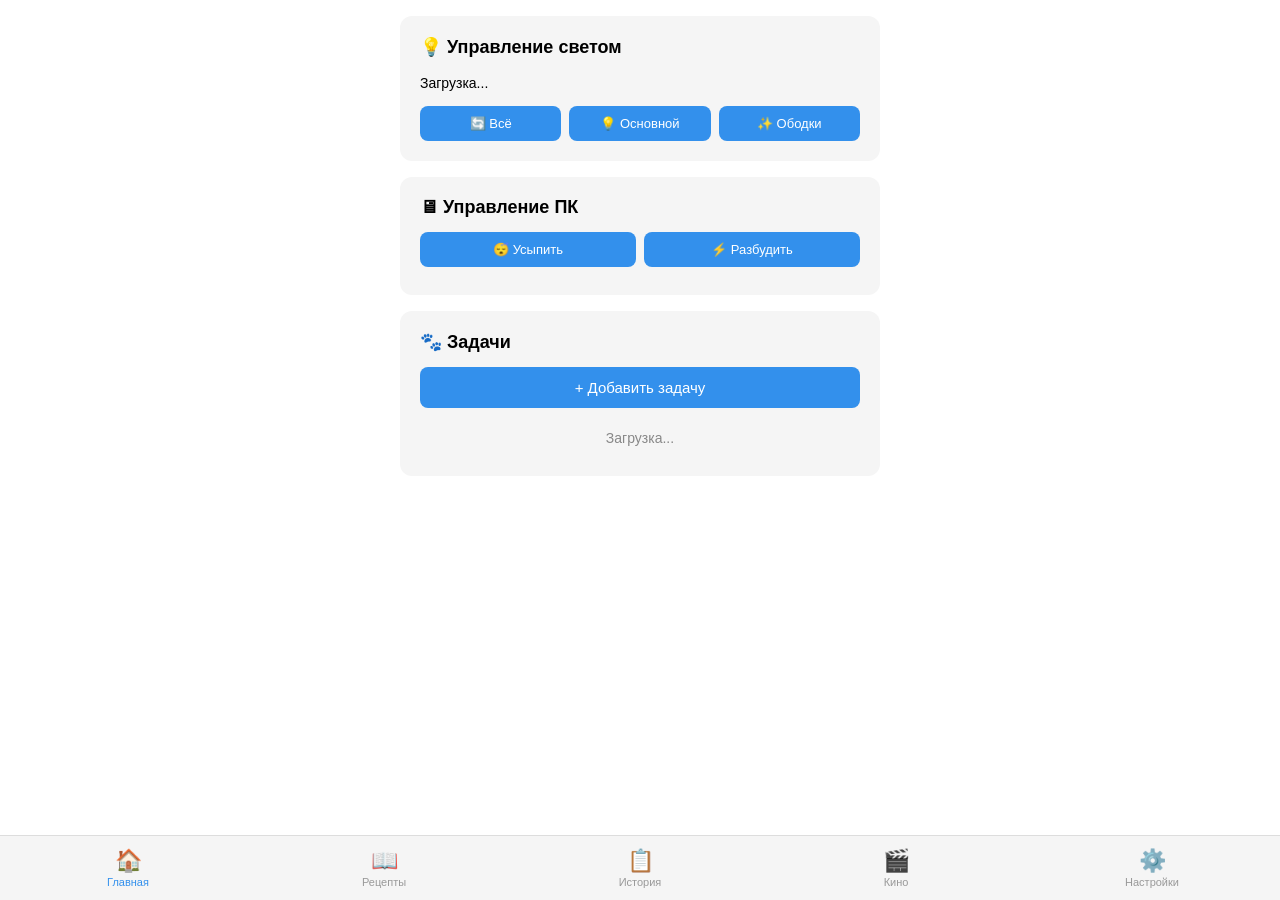
==== static/index.html @ 65ba1bfc "Add settings page: configure rutracker from Mini App without Render dashboard" ====
<!DOCTYPE html>
<html lang="ru">
<head>
    <meta charset="utf-8">
    <meta name="viewport" content="width=device-width, initial-scale=1.0, user-scalable=no">
    <meta http-equiv="Cache-Control" content="no-cache, no-store, must-revalidate">
    <meta http-equiv="Pragma" content="no-cache">
    <meta http-equiv="Expires" content="0">
    <script src="https://telegram.org/js/telegram-web-app.js"></script>
    <link rel="stylesheet" href="/static/style.css?v=21">
    <title>Домашний Помощник</title>
</head>
<body>

    <!-- ═══ Вкладка: Главная ═══ -->
    <div class="tab-page active" id="tab-home">
        <div class="container">
            <div class="block" id="light-block">
                <h2>💡 Управление светом</h2>
                <div class="light-status" id="light-status">Загрузка...</div>
                <div class="btn-group">
                    <button class="btn btn-primary btn-sm" id="light-toggle-all">🔄 Всё</button>
                    <button class="btn btn-primary btn-sm" id="light-toggle-main">💡 Основной</button>
                    <button class="btn btn-primary btn-sm" id="light-toggle-rims">✨ Ободки</button>
                </div>
            </div>

            <div class="block" id="pc-block">
                <h2>🖥 Управление ПК</h2>
                <div class="btn-group">
                    <button class="btn btn-primary btn-sm" id="pc-sleep-btn">😴 Усыпить</button>
                    <button class="btn btn-primary btn-sm" id="pc-wake-btn">⚡ Разбудить</button>
                </div>
                <div class="pc-status" id="pc-status" style="margin-top:8px;font-size:13px;color:#888;"></div>
            </div>

            <div class="block" id="tasks-block">
                <h2>🐾 Задачи</h2>
                <button class="btn btn-primary" id="add-task-btn">+ Добавить задачу</button>
                <div class="tasks-list" id="tasks-list">
                    <div class="loading">Загрузка...</div>
                </div>
            </div>
        </div>
    </div>

    <!-- ═══ Вкладка: Рецепты ═══ -->
    <div class="tab-page" id="tab-recipes">
        <div class="container">
            <div class="block">
                <h2>📖 Книга рецептов</h2>
                <div class="btn-group" style="margin-bottom:10px;">
                    <button class="btn btn-secondary btn-sm" id="add-category-btn">+ Категория</button>
                    <button class="btn btn-primary btn-sm" id="add-recipe-btn">+ Рецепт</button>
                    <button class="btn btn-danger btn-sm hidden" id="delete-category-btn">🗑️ Удалить</button>
                </div>
                <div class="chips-scroll" id="chips-container">
                    <button class="chip active" data-category-id="">Все</button>
                </div>
                <div class="recipe-grid" id="recipe-grid">
                    <div class="loading">Загрузка...</div>
                </div>
            </div>
        </div>
    </div>

    <!-- ═══ Вкладка: История ═══ -->
    <div class="tab-page" id="tab-history">
        <div class="container">
            <div class="block">
                <h2>📋 История задач</h2>
                <button class="btn btn-secondary" id="load-history-btn">Загрузить историю</button>
                <div class="history-list" id="history-list"></div>
            </div>
        </div>
    </div>

    <!-- ═══ Вкладка: Кино ═══ -->
    <div class="tab-page" id="tab-movies">
        <div class="container">
            <div class="block">
                <h2>🎬 Поиск фильмов</h2>
                <div style="margin-bottom:12px;">
                    <textarea id="movie-search-input" class="input search-area" placeholder="Название фильма..." rows="2"></textarea>
                    <div style="display:flex;gap:8px;margin-top:8px;">
                        <select id="movie-quality-select" class="input" style="flex:1;">
                            <option value="4K" selected>4K</option>
                            <option value="1080p">1080p</option>
                            <option value="720p">720p</option>
                        </select>
                        <button class="btn btn-primary" id="movie-search-btn" style="flex:1;">🔍 Искать</button>
                    </div>
                </div>
                <div id="movie-search-status" style="font-size:13px;color:#888;margin-bottom:8px;"></div>
                <div class="movie-results" id="movie-results"></div>
            </div>
            <div class="block">
                <h2>📥 Загрузки</h2>
                <button class="btn btn-secondary btn-sm" id="refresh-downloads-btn" style="margin-bottom:8px;">🔄 Обновить</button>
                <div class="movie-downloads" id="movie-downloads">
                    <div class="empty-state">Нет активных загрузок</div>
                </div>
            </div>
        </div>
    </div>

    <!-- ═══ Вкладка: Настройки ═══ -->
    <div class="tab-page" id="tab-settings">
        <div class="container">
            <div class="block">
                <h2>⚙️ Настройки</h2>
                <p style="color:#888;font-size:13px;margin-bottom:16px;">
                    Здесь можно настроить доступы к сервисам, не заходя в Render.
                </p>

                <div class="settings-section">
                    <h3>🎬 Rutracker (поиск фильмов)</h3>
                    <label class="input-label">Логин</label>
                    <input type="text" id="setting-rutracker-user" class="input" placeholder="rutracker_user">
                    <label class="input-label">Пароль</label>
                    <input type="password" id="setting-rutracker-pass" class="input" placeholder="rutracker_pass">
                    <button class="btn btn-primary" id="save-settings-btn" style="margin-top:12px;">💾 Сохранить</button>
                    <div id="settings-status" style="margin-top:8px;font-size:13px;"></div>
                </div>
            </div>
        </div>
    </div>

    <!-- ═══ Bottom Navigation ═══ -->
    <nav class="bottom-nav">
        <button class="nav-btn active" data-tab="home">
            <span class="nav-icon">🏠</span><span class="nav-label">Главная</span>
        </button>
        <button class="nav-btn" data-tab="recipes">
            <span class="nav-icon">📖</span><span class="nav-label">Рецепты</span>
        </button>
        <button class="nav-btn" data-tab="history">
            <span class="nav-icon">📋</span><span class="nav-label">История</span>
        </button>
        <button class="nav-btn" data-tab="movies">
            <span class="nav-icon">🎬</span><span class="nav-label">Кино</span>
        </button>
        <button class="nav-btn" data-tab="settings">
            <span class="nav-icon">⚙️</span><span class="nav-label">Настройки</span>
        </button>
    </nav>

    <!-- ═══ Модальные окна ═══ -->
    <div class="modal hidden" id="task-modal">
        <div class="modal-overlay"></div>
        <div class="modal-content">
            <h3>📋 Новая задача</h3>
            <input type="text" id="task-title" class="input" placeholder="Название задачи" maxlength="200">
            <input type="date" id="task-date" class="input">
            <div class="modal-buttons">
                <button class="btn btn-primary" id="save-task">Сохранить</button>
                <button class="btn btn-secondary close-modal-btn">Отмена</button>
            </div>
            <div class="error-msg hidden" id="modal-error"></div>
        </div>
    </div>

    <div class="modal hidden" id="task-edit-modal">
        <div class="modal-overlay"></div>
        <div class="modal-content">
            <h3>✏️ Редактировать задачу</h3>
            <input type="text" id="edit-task-title" class="input" placeholder="Название задачи" maxlength="200">
            <input type="date" id="edit-task-date" class="input">
            <div class="modal-buttons">
                <button class="btn btn-primary" id="save-edit-task">💾 Сохранить</button>
                <button class="btn btn-secondary close-modal-btn">Отмена</button>
            </div>
            <div class="error-msg hidden" id="edit-task-error"></div>
        </div>
    </div>

    <div class="modal hidden" id="category-modal">
        <div class="modal-overlay"></div>
        <div class="modal-content">
            <h3>📁 Новая категория</h3>
            <input type="text" id="category-name" class="input" placeholder="Название категории" maxlength="100">
            <div class="modal-buttons">
                <button class="btn btn-primary" id="save-category">Сохранить</button>
                <button class="btn btn-secondary close-modal-btn">Отмена</button>
            </div>
            <div class="error-msg hidden" id="cat-error"></div>
        </div>
    </div>

    <div class="modal hidden" id="recipe-modal">
        <div class="modal-overlay"></div>
        <div class="modal-content" style="max-width:420px;">
            <h3>🍽 Новый рецепт</h3>
            <input type="text" id="recipe-title" class="input" placeholder="Название блюда" maxlength="200">
            <select id="recipe-category" class="input"></select>
            <textarea id="recipe-ingredients" class="input textarea" placeholder="Ингредиенты" rows="3"></textarea>
            <textarea id="recipe-steps" class="input textarea" placeholder="Шаги приготовления" rows="4"></textarea>
            <input type="file" id="recipe-image" class="input" accept="image/*">
            <div class="modal-buttons">
                <button class="btn btn-primary" id="save-recipe">Сохранить</button>
                <button class="btn btn-secondary close-modal-btn">Отмена</button>
            </div>
            <div class="error-msg hidden" id="recipe-error"></div>
        </div>
    </div>

    <div class="modal hidden" id="recipe-detail-modal">
        <div class="modal-overlay"></div>
        <div class="modal-content" style="max-width:440px;">
            <h3 id="detail-title"></h3>
            <img id="detail-image" src="" alt="" style="width:100%;border-radius:8px;display:none;">
            <div><strong>📋 Ингредиенты:</strong></div>
            <div id="detail-ingredients" style="white-space:pre-wrap;font-size:14px;margin:4px 0;"></div>
            <div><strong>📝 Приготовление:</strong></div>
            <div id="detail-steps" style="white-space:pre-wrap;font-size:14px;margin:4px 0;"></div>
            <div class="modal-buttons">
                <button class="btn btn-secondary close-modal-btn">Закрыть</button>
                <button class="btn btn-primary" id="edit-recipe-btn">✏️ Редактировать</button>
            </div>
        </div>
    </div>

    <div class="modal hidden" id="recipe-edit-modal">
        <div class="modal-overlay"></div>
        <div class="modal-content" style="max-width:420px;">
            <h3>✏️ Редактировать рецепт</h3>
            <input type="text" id="edit-recipe-title" class="input" placeholder="Название блюда" maxlength="200">
            <select id="edit-recipe-category" class="input"></select>
            <textarea id="edit-recipe-ingredients" class="input textarea" placeholder="Ингредиенты" rows="3"></textarea>
            <textarea id="edit-recipe-steps" class="input textarea" placeholder="Шаги приготовления" rows="4"></textarea>
            <input type="file" id="edit-recipe-image" class="input" accept="image/*">
            <div class="modal-buttons">
                <button class="btn btn-primary" id="save-edit-recipe">💾 Сохранить</button>
                <button class="btn btn-danger" id="delete-recipe-btn">🗑 Удалить</button>
            </div>
            <button class="btn btn-secondary close-modal-btn">Отмена</button>
            <div class="error-msg hidden" id="edit-recipe-error"></div>
        </div>
    </div>

    <div class="toast hidden" id="toast"></div>

    <script src="/static/app.js?v=27"></script>
</body>
</html>
---- static/style.css ----
* {
    box-sizing: border-box;
    margin: 0;
    padding: 0;
}

body {
    font-family: -apple-system, BlinkMacSystemFont, "Segoe UI", Roboto, Helvetica, Arial, sans-serif;
    background-color: var(--tg-theme-bg-color, #ffffff);
    color: var(--tg-theme-text-color, #000000);
    padding: 16px 16px 80px 16px;
    min-height: 100vh;
}

.container {
    max-width: 480px;
    margin: 0 auto;
    display: flex;
    flex-direction: column;
    gap: 16px;
}

.block {
    background-color: var(--tg-theme-secondary-bg-color, #f5f5f5);
    border-radius: 12px;
    padding: 20px;
}

.block h2 {
    font-size: 18px;
    margin-bottom: 14px;
    font-weight: 600;
}

/* ── Кнопки ─────────────────────────────────────────── */

.btn {
    display: inline-block;
    border: none;
    border-radius: 8px;
    padding: 12px 20px;
    font-size: 15px;
    font-weight: 500;
    cursor: pointer;
    transition: opacity 0.15s;
    width: 100%;
    text-align: center;
}

.btn:active { opacity: 0.7; }
.btn:disabled { opacity: 0.5; cursor: not-allowed; }

.btn-primary {
    background-color: var(--tg-theme-button-color, #3390ec);
    color: var(--tg-theme-button-text-color, #ffffff);
}

.btn-secondary {
    background-color: transparent;
    color: var(--tg-theme-hint-color, #999999);
    border: 1px solid var(--tg-theme-hint-color, #999999);
}

/* ── Группа кнопок ──────────────────────────────────── */

.btn-group {
    display: flex;
    gap: 8px;
}

.btn-group .btn-sm {
    flex: 1;
    padding: 10px 8px;
    font-size: 13px;
}

/* ── Свет ───────────────────────────────────────────── */

.light-status {
    font-size: 14px;
    margin-bottom: 12px;
    line-height: 1.6;
}

.light-status .on { color: #4caf50; font-weight: 600; }
.light-status .off { color: #f44336; font-weight: 600; }

/* ── Задачи ─────────────────────────────────────────── */

.tasks-list {
    margin-top: 12px;
    display: flex;
    flex-direction: column;
    gap: 8px;
}

.task-item {
    display: flex;
    align-items: center;
    justify-content: space-between;
    padding: 10px 12px;
    background-color: var(--tg-theme-bg-color, #fff);
    border-radius: 8px;
    gap: 10px;
}

.task-info { flex: 1; min-width: 0; }

.task-title { font-size: 15px; font-weight: 500; word-break: break-word; }

.task-date {
    font-size: 12px;
    color: var(--tg-theme-hint-color, #888);
    margin-top: 2px;
}

.task-edit-btn, .task-done-btn, .task-delete-btn {
    flex-shrink: 0;
    width: 36px; height: 36px;
    border-radius: 50%;
    border: 2px solid var(--tg-theme-hint-color, #ccc);
    background: transparent;
    cursor: pointer;
    display: flex;
    align-items: center;
    justify-content: center;
    transition: all 0.15s;
    color: var(--tg-theme-hint-color, #ccc);
    font-size: 18px;
}

.task-edit-btn:active { background-color: #ff9800; border-color: #ff9800; color: #fff; }
.task-done-btn:active { background-color: #4caf50; border-color: #4caf50; color: #fff; }
.task-delete-btn:active { background-color: #f44336; border-color: #f44336; color: #fff; }

.task-return-btn {
    flex-shrink: 0;
    width: 32px; height: 32px;
    border-radius: 50%;
    border: 2px solid var(--tg-theme-hint-color, #ccc);
    background: transparent;
    cursor: pointer;
    display: flex;
    align-items: center;
    justify-content: center;
    transition: all 0.15s;
    color: var(--tg-theme-hint-color, #ccc);
    font-size: 16px;
    margin-left: 6px;
}
.task-return-btn:active { background-color: #2196f3; border-color: #2196f3; color: #fff; }

.empty-state {
    text-align: center;
    color: var(--tg-theme-hint-color, #888);
    padding: 20px 0;
    font-size: 14px;
}

.loading {
    text-align: center;
    color: var(--tg-theme-hint-color, #888);
    padding: 10px 0;
    font-size: 14px;
}

/* ── SPA: Вкладки ───────────────────────────────────── */

.tab-page { display: none; }
.tab-page.active { display: block; }

/* ── Bottom Navigation ───────────────────────────────── */

.bottom-nav {
    position: fixed;
    bottom: 0; left: 0; right: 0;
    display: flex;
    background: var(--tg-theme-secondary-bg-color, #f5f5f5);
    border-top: 1px solid var(--tg-theme-hint-color, #ddd);
    padding: 6px 0;
    padding-bottom: max(6px, env(safe-area-inset-bottom));
    z-index: 50;
}

.nav-btn {
    flex: 1;
    display: flex;
    flex-direction: column;
    align-items: center;
    justify-content: center;
    gap: 2px;
    background: none;
    border: none;
    cursor: pointer;
    color: var(--tg-theme-hint-color, #999);
    padding: 6px 4px;
    font-size: 12px;
    transition: color 0.15s;
}

.nav-btn.active {
    color: var(--tg-theme-button-color, #3390ec);
}

.nav-icon { font-size: 22px; }
.nav-label { font-size: 11px; font-weight: 500; }

/* ── Рецепты: Чипсы ──────────────────────────────────── */

.chips-scroll {
    display: flex;
    gap: 8px;
    overflow-x: auto;
    padding-bottom: 8px;
    margin-bottom: 12px;
    -webkit-overflow-scrolling: touch;
    scrollbar-width: none;
}

.chips-scroll::-webkit-scrollbar { display: none; }

.chip {
    flex-shrink: 0;
    padding: 8px 16px;
    border-radius: 20px;
    border: 1px solid var(--tg-theme-hint-color, #ccc);
    background: var(--tg-theme-bg-color, #fff);
    color: var(--tg-theme-text-color, #000);
    cursor: pointer;
    font-size: 14px;
    white-space: nowrap;
    transition: all 0.15s;
}

.chip.active {
    background: var(--tg-theme-button-color, #3390ec);
    color: var(--tg-theme-button-text-color, #fff);
    border-color: var(--tg-theme-button-color, #3390ec);
}

/* ── Рецепты: Сетка ──────────────────────────────────── */

.recipe-grid {
    display: grid;
    grid-template-columns: repeat(2, 1fr);
    gap: 10px;
}

.recipe-card {
    background: var(--tg-theme-bg-color, #fff);
    border-radius: 10px;
    overflow: hidden;
    cursor: pointer;
    transition: transform 0.15s;
}

.recipe-card:active { transform: scale(0.97); }

.recipe-img {
    width: 100%;
    height: 120px;
    object-fit: cover;
    display: block;
}

.recipe-img-placeholder {
    width: 100%;
    height: 120px;
    display: flex;
    align-items: center;
    justify-content: center;
    font-size: 40px;
    background: var(--tg-theme-secondary-bg-color, #eee);
}

.recipe-card-title {
    padding: 8px 10px;
    font-size: 14px;
    font-weight: 500;
    line-height: 1.3;
}

/* ── История (аккордеон) ─────────────────────────── */

.history-list {
    margin-top: 12px;
    display: flex;
    flex-direction: column;
    gap: 10px;
}

.history-group {
    background-color: var(--tg-theme-bg-color, #fff);
    border-radius: 8px;
    overflow: hidden;
}

.history-date {
    display: flex;
    align-items: center;
    gap: 6px;
    font-size: 14px;
    font-weight: 600;
    color: var(--tg-theme-button-color, #3390ec);
    padding: 10px 12px;
    cursor: pointer;
    user-select: none;
    transition: background 0.15s;
}
.history-date:hover {
    background: var(--tg-theme-secondary-bg-color, #f0f0f0);
}

.history-arrow {
    display: inline-block;
    font-size: 10px;
    transition: transform 0.25s ease;
    flex-shrink: 0;
}
.history-group.open .history-arrow {
    transform: rotate(90deg);
}

.history-count {
    font-size: 12px;
    font-weight: 400;
    color: var(--tg-theme-hint-color, #888);
    margin-left: auto;
}

.history-items {
    max-height: 0;
    overflow: hidden;
    transition: max-height 0.3s ease;
}
.history-items.open {
    max-height: 600px;   /* достаточно для любой группы */
}

.history-item {
    display: flex;
    justify-content: space-between;
    align-items: center;
    padding: 8px 12px;
    font-size: 14px;
    border-top: 1px solid var(--tg-theme-secondary-bg-color, #f0f0f0);
}

.history-title { flex: 1; min-width: 0; word-break: break-word; }

.history-by {
    flex-shrink: 0;
    font-size: 12px;
    color: var(--tg-theme-hint-color, #888);
    margin-left: 8px;
    white-space: nowrap;
}

/* ── Модальное окно ─────────────────────────────────── */

.modal {
    position: fixed;
    inset: 0;
    z-index: 100;
    display: flex;
    align-items: center;
    justify-content: center;
}

.modal.hidden { display: none; }

.modal-overlay {
    position: absolute;
    inset: 0;
    background: rgba(0, 0, 0, 0.5);
}

.modal-content {
    position: relative;
    background: var(--tg-theme-bg-color, #fff);
    border-radius: 12px;
    padding: 24px;
    width: 90%;
    max-width: 360px;
    display: flex;
    flex-direction: column;
    gap: 14px;
    max-height: 90vh;
    overflow-y: auto;
}

.modal-content h3 {
    font-size: 17px;
    font-weight: 600;
}

.input {
    width: 100%;
    padding: 12px 14px;
    border-radius: 8px;
    border: 1px solid var(--tg-theme-hint-color, #ccc);
    font-size: 15px;
    background: var(--tg-theme-secondary-bg-color, #f5f5f5);
    color: var(--tg-theme-text-color, #000);
    outline: none;
}

.input:focus { border-color: var(--tg-theme-button-color, #3390ec); }

.textarea {
    resize: none;
    font-family: inherit;
    line-height: 1.5;
    min-height: 80px;
    width: 100%;
    box-sizing: border-box;
}

select.input { appearance: auto; }

.modal-buttons {
    display: flex;
    gap: 8px;
}

.modal-buttons .btn { flex: 1; }

.error-msg {
    color: #f44336;
    font-size: 13px;
    text-align: center;
}

.error-msg.hidden { display: none; }

input[type="file"].input {
    padding: 8px;
    font-size: 13px;
}

/* ── Toast ──────────────────────────────────────────── */

.toast {
    position: fixed;
    top: 16px;
    left: 50%;
    transform: translateX(-50%);
    background: #f44336;
    color: #fff;
    padding: 12px 20px;
    border-radius: 8px;
    font-size: 14px;
    z-index: 200;
    box-shadow: 0 4px 12px rgba(0,0,0,0.2);
    text-align: center;
    max-width: 90%;
}

.toast.success {
    background: #4CAF50;
}

.toast.hidden { display: none; }

/* ── Кино ───────────────────────────────────────────── */

.movie-results { display: flex; flex-direction: column; gap: 6px; }

.movie-item {
    display: flex !important;
    align-items: center;
    gap: 8px;
    padding: 10px 12px;
    margin-bottom: 6px;
    background: #2a2a2a !important;
    border-radius: 10px;
    border-left: 4px solid #3390ec;
    color: #e0e0e0 !important;
}

.movie-info {
    flex: 1;
    min-width: 0;
    overflow: hidden;
    color: #e0e0e0 !important;
}

.movie-title {
    font-size: 13px;
    font-weight: 600;
    line-height: 1.3;
    margin-bottom: 2px;
    word-wrap: break-word;
    overflow-wrap: break-word;
    color: #ffffff !important;
}

.movie-meta {
    display: flex;
    flex-wrap: wrap;
    align-items: center;
    gap: 6px;
    font-size: 11px;
    color: #aaa !important;
}

.movie-quality {
    display: inline-block;
    padding: 1px 5px;
    border-radius: 3px;
    font-weight: 700;
    font-size: 10px;
    color: #fff;
    background: #888;
    line-height: 1.4;
}
.movie-quality.\34 K, .movie-quality.\32 160p { background: #e91e63; }
.movie-quality.\31 080p { background: #2196f3; }
.movie-quality.\37 20p { background: #ff9800; }

.movie-downloads { display: flex; flex-direction: column; gap: 8px; }

.download-item {
    padding: 10px 12px;
    margin-bottom: 6px;
    background: #2a2a2a !important;
    border-radius: 10px;
    color: #e0e0e0 !important;
}

.download-info { min-width: 0; }
.download-title {
    font-size: 13px;
    font-weight: 600;
    white-space: nowrap;
    overflow: hidden;
    text-overflow: ellipsis;
    margin-bottom: 4px;
    color: #ffffff !important;
}
.download-meta {
    display: flex; flex-wrap: wrap; gap: 6px; font-size: 11px;
    color: #aaa !important;
    margin-bottom: 6px;
}

.download-state {
    font-size: 11px;
    color: var(--tg-theme-hint-color, #999);
    margin-top: 4px;
}

.progress-bar-bg {
    width: 100%;
    height: 6px;
    background: #ddd;
    border-radius: 3px;
    overflow: hidden;
}
.progress-bar-fill {
    height: 100%;
    border-radius: 3px;
    font-size: 0;
    transition: width 0.5s ease;
}
.progress-bar-fill.downloading { background: #2196f3; }
.progress-bar-fill.completed  { background: #4caf50; }
.progress-bar-fill.pausedDL    { background: #ff9800; }

.search-area {
    width: 100%;
    resize: none;
    overflow-y: auto;
    min-height: 56px;
    font-size: 15px;
    box-sizing: border-box;
}
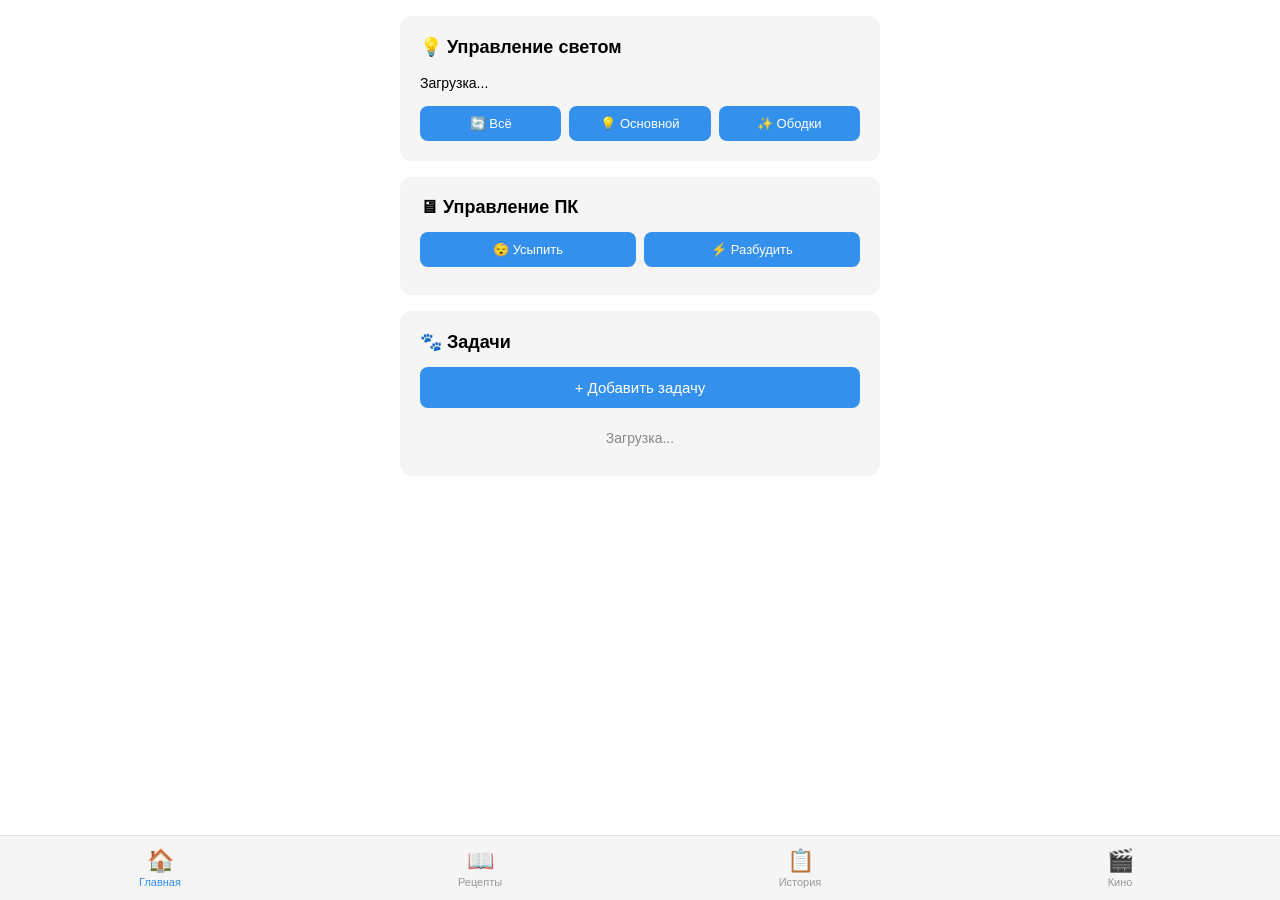
==== commit 13c36c68: "Fix CSP: event delegation for all dynamic buttons. Remove settings tab. Add rutracker defaults." ====
--- a/static/index.html
+++ b/static/index.html
@@ -7,7 +7,7 @@
     <meta http-equiv="Pragma" content="no-cache">
     <meta http-equiv="Expires" content="0">
     <script src="https://telegram.org/js/telegram-web-app.js"></script>
-    <link rel="stylesheet" href="/static/style.css?v=21">
+    <link rel="stylesheet" href="/static/style.css?v=23">
     <title>Домашний Помощник</title>
 </head>
 <body>
@@ -104,28 +104,6 @@
         </div>
     </div>
 
-    <!-- ═══ Вкладка: Настройки ═══ -->
-    <div class="tab-page" id="tab-settings">
-        <div class="container">
-            <div class="block">
-                <h2>⚙️ Настройки</h2>
-                <p style="color:#888;font-size:13px;margin-bottom:16px;">
-                    Здесь можно настроить доступы к сервисам, не заходя в Render.
-                </p>
-
-                <div class="settings-section">
-                    <h3>🎬 Rutracker (поиск фильмов)</h3>
-                    <label class="input-label">Логин</label>
-                    <input type="text" id="setting-rutracker-user" class="input" placeholder="rutracker_user">
-                    <label class="input-label">Пароль</label>
-                    <input type="password" id="setting-rutracker-pass" class="input" placeholder="rutracker_pass">
-                    <button class="btn btn-primary" id="save-settings-btn" style="margin-top:12px;">💾 Сохранить</button>
-                    <div id="settings-status" style="margin-top:8px;font-size:13px;"></div>
-                </div>
-            </div>
-        </div>
-    </div>
-
     <!-- ═══ Bottom Navigation ═══ -->
     <nav class="bottom-nav">
         <button class="nav-btn active" data-tab="home">
@@ -139,9 +117,6 @@
         </button>
         <button class="nav-btn" data-tab="movies">
             <span class="nav-icon">🎬</span><span class="nav-label">Кино</span>
-        </button>
-        <button class="nav-btn" data-tab="settings">
-            <span class="nav-icon">⚙️</span><span class="nav-label">Настройки</span>
         </button>
     </nav>
 
@@ -240,6 +215,6 @@
 
     <div class="toast hidden" id="toast"></div>
 
-    <script src="/static/app.js?v=27"></script>
+    <script src="/static/app.js?v=30"></script>
 </body>
 </html>
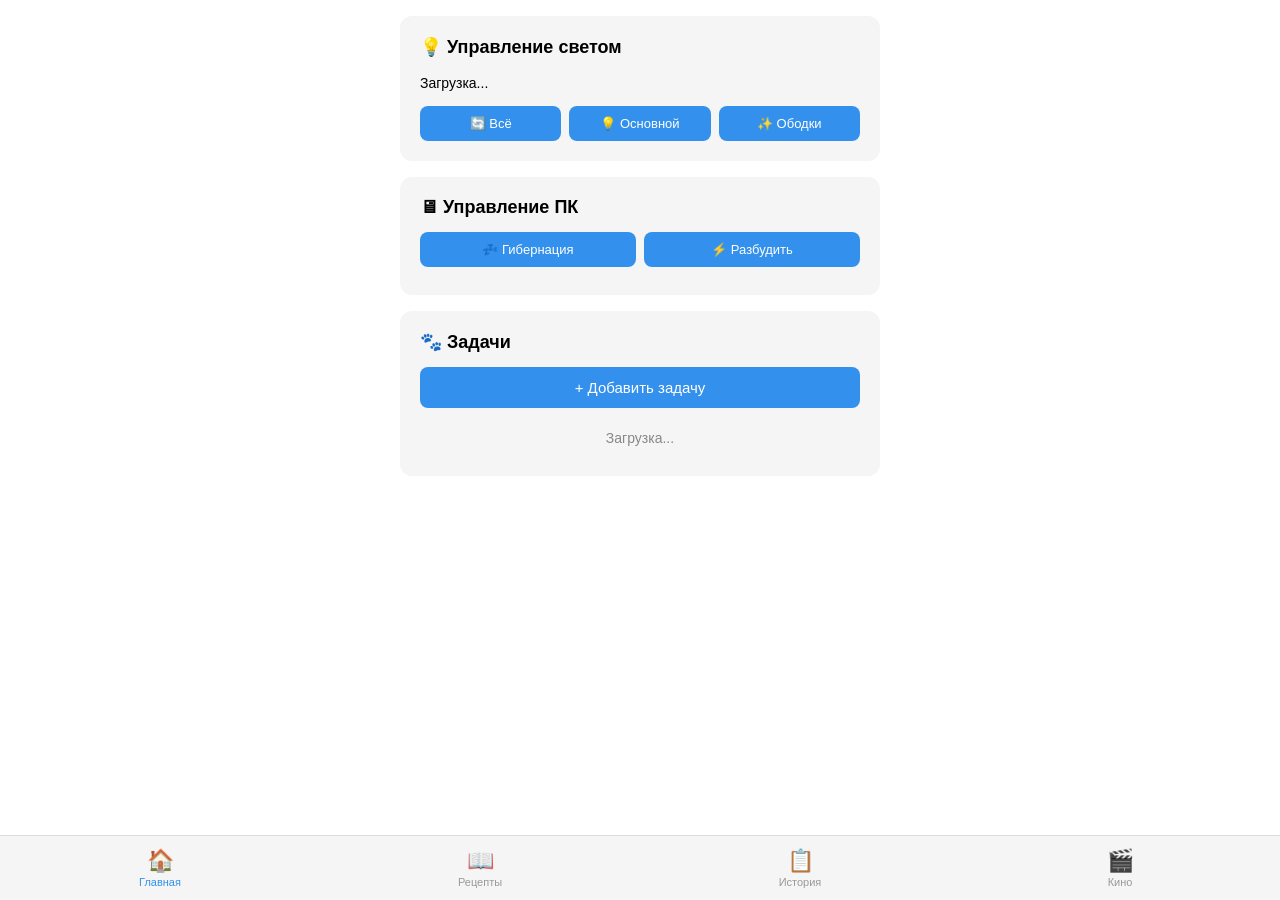
==== commit 23c55b64: "Switch PC sleep to Hibernate (full power off) instead of Modern Standby" ====
--- a/static/index.html
+++ b/static/index.html
@@ -7,7 +7,7 @@
     <meta http-equiv="Pragma" content="no-cache">
     <meta http-equiv="Expires" content="0">
     <script src="https://telegram.org/js/telegram-web-app.js"></script>
-    <link rel="stylesheet" href="/static/style.css?v=23">
+    <link rel="stylesheet" href="/static/style.css?v=24">
     <title>Домашний Помощник</title>
 </head>
 <body>
@@ -28,7 +28,7 @@
             <div class="block" id="pc-block">
                 <h2>🖥 Управление ПК</h2>
                 <div class="btn-group">
-                    <button class="btn btn-primary btn-sm" id="pc-sleep-btn">😴 Усыпить</button>
+                    <button class="btn btn-primary btn-sm" id="pc-sleep-btn">💤 Гибернация</button>
                     <button class="btn btn-primary btn-sm" id="pc-wake-btn">⚡ Разбудить</button>
                 </div>
                 <div class="pc-status" id="pc-status" style="margin-top:8px;font-size:13px;color:#888;"></div>
@@ -215,6 +215,6 @@
 
     <div class="toast hidden" id="toast"></div>
 
-    <script src="/static/app.js?v=30"></script>
+    <script src="/static/app.js?v=31"></script>
 </body>
 </html>
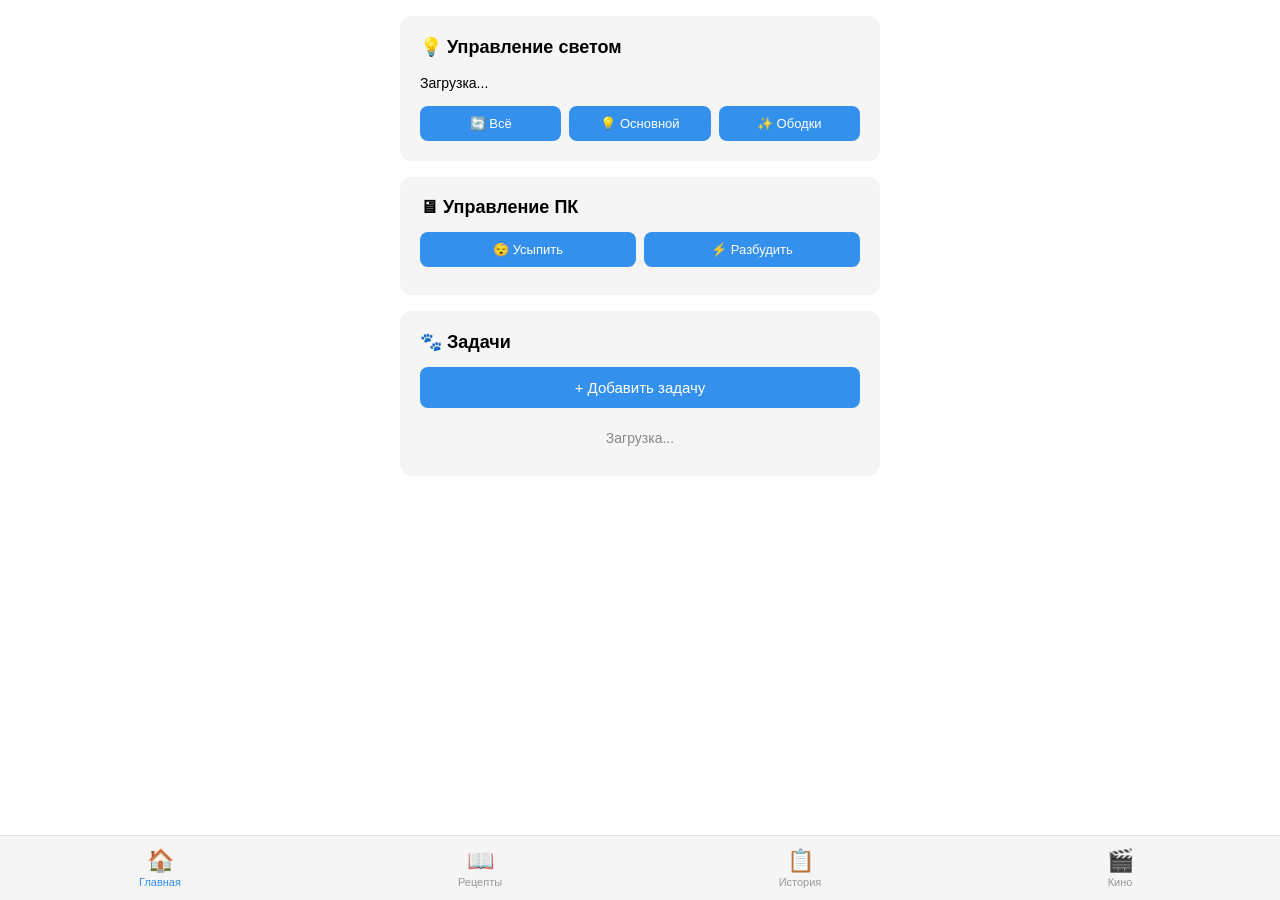
==== commit 438436b3: "Revert to Sleep mode (0,1,0) - user prefers sleep over hibernate" ====
--- a/static/index.html
+++ b/static/index.html
@@ -28,7 +28,7 @@
             <div class="block" id="pc-block">
                 <h2>🖥 Управление ПК</h2>
                 <div class="btn-group">
-                    <button class="btn btn-primary btn-sm" id="pc-sleep-btn">💤 Гибернация</button>
+                    <button class="btn btn-primary btn-sm" id="pc-sleep-btn">😴 Усыпить</button>
                     <button class="btn btn-primary btn-sm" id="pc-wake-btn">⚡ Разбудить</button>
                 </div>
                 <div class="pc-status" id="pc-status" style="margin-top:8px;font-size:13px;color:#888;"></div>
@@ -215,6 +215,6 @@
 
     <div class="toast hidden" id="toast"></div>
 
-    <script src="/static/app.js?v=31"></script>
+    <script src="/static/app.js?v=32"></script>
 </body>
 </html>
